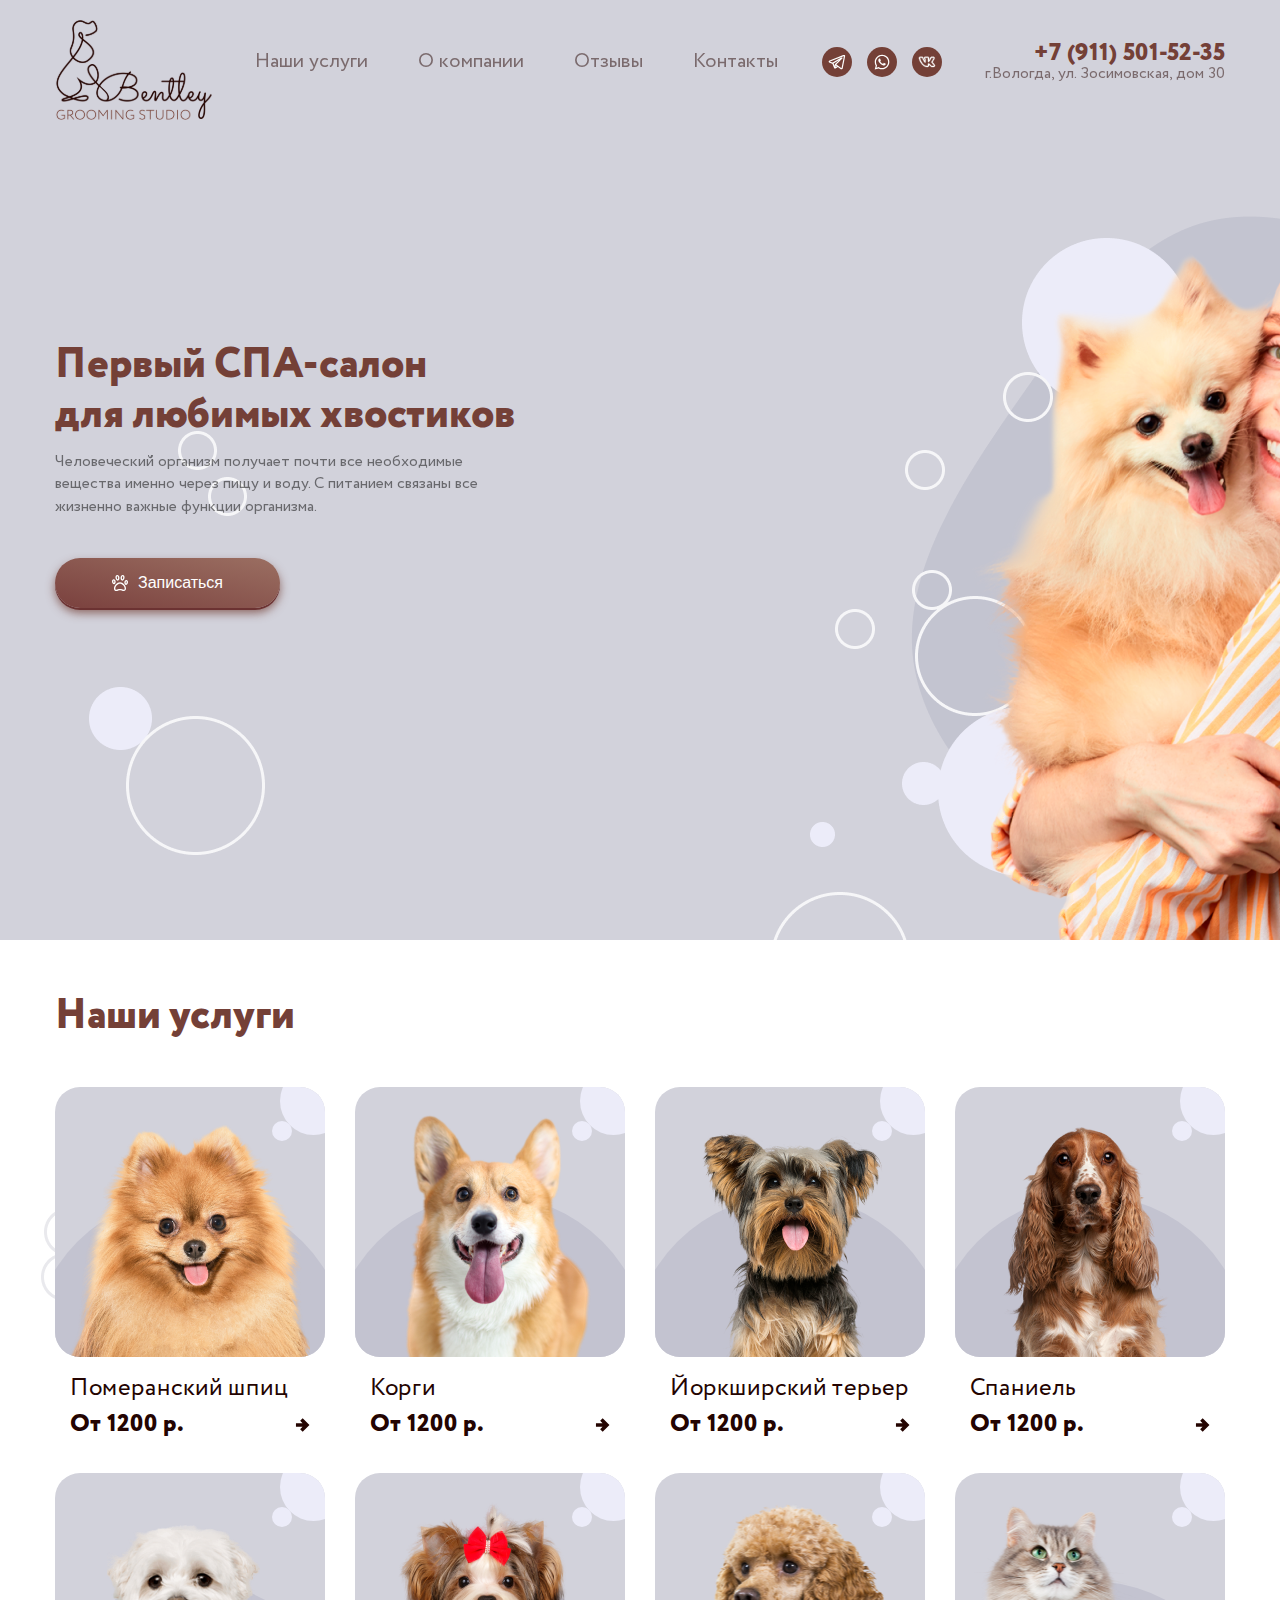
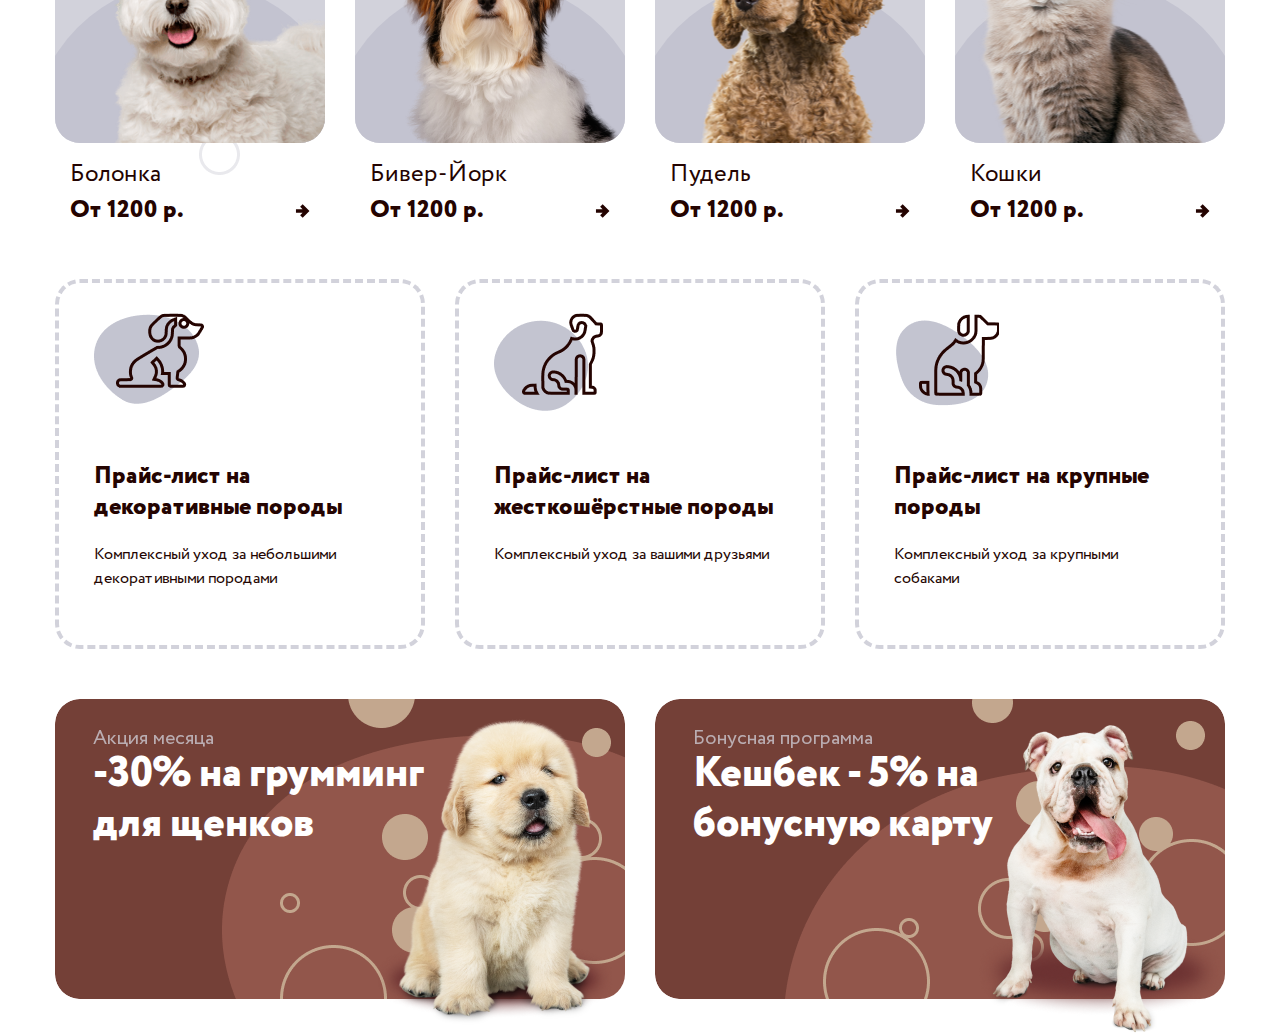
==== index.html @ d4192789 "Поправил пути" ====
<!DOCTYPE html>
<html lang="en">
<head>
    <meta charset="UTF-8">
    <meta http-equiv="X-UA-Compatible" content="IE=edge">
    <meta name="viewport" content="width=device-width, initial-scale=1.0">
    <link rel="stylesheet" href="css/style.min.css">
    <title>Grooming</title>
</head>
<body>
    <header>
        <div class="container">
            <div class="d-fl">
                <div class="header__logo">
                    <a href="#">
                        <img width="157" height="100" src="./img/logo.svg" alt="">
                    </a>
                </div>
                <nav class="header__menu">
                    <ul class="header__menu-list">
                        <li class="header__menu-list-item"><a href="#">Наши услуги</a></li>
                        <li class="header__menu-list-item"><a href="#">О компании</a></li>
                        <li class="header__menu-list-item"><a href="#">Отзывы</a></li>
                        <li class="header__menu-list-item"><a href="#">Контакты</a></li>
                    </ul>
                </nav>
                <div class="header__social">
                    <ul class="header__social-list">
                        <li class="header__social-list-item">
                            <a href="#">
                                <img width="20px" src="img/social-telegram.svg" alt="">
                            </a>
                        </li>
                        <li class="header__social-list-item">
                            <a href="#">
                                <img src="img/social-whatsapp.svg" alt="">
                            </a>
                        </li>
                        <li class="header__social-list-item">
                            <a href="#">
                                <img src="img/social-vk.svg" alt="">
                            </a>
                        </li>
                    </ul>
                </div>
                <div class="header__contact">
                    <a href="tel:+7(911)501-52-35" class="header__contact-phone">+7 (911) 501-52-35</a>
                    <address class="header__contact-address">г.Вологда, ул. Зосимовская, дом 30</address>
                </div>
            </div>
        </div>
    </header>
    <main>
        <div class="promo">
            <div class="container">
                <div class="content">
                    <h1 class="promo__heading-1">Первый СПА-салон<br>для любимых хвостиков</h1>
                    <p class="promo__text">
                        Человеческий организм получает почти все необходимые вещества именно через пищу и воду. С питанием связаны все жизненно важные функции организма. 
                    </p>
                    <button class="promo__btn">
                        <img src="img/paw.svg" alt="">
                        Записаться
                    </button>
                </div>
            </div>
        </div>
        <div class="services">
            <div class="container">
                <h2 class="services__heading-2">Наши услуги</h2>
                <div class="services__service-list">
                    <div class="services__service-list-item">
                        <div class="services__service-list-item-img">
                            <img class="services__service-list-item-img-dog1" src="img/dogs/1.png" alt="">
                            <img class="services__service-list-item-img-dog2" src="img/dogs/1.png" alt="">
                            <svg class="services__service-list-item-img-ellipse" width="55" height="56" viewBox="0 0 55 56" fill="none" xmlns="http://www.w3.org/2000/svg">
                            <ellipse class="services__service-list-item-img-ellipse" cx="41.5" cy="16" rx="33.5" ry="34" fill="#ECECF9"/>
                            <circle class="services__service-list-item-img-ellipse" cx="10" cy="46" r="8.5" fill="#ECECF9" stroke="#ECECF9" stroke-width="3"/>
                            </svg>
                        </div>
                        <div class="services__service-list-item-info">
                            <h3 class="services__service-list-item-info-heading">Померанский шпиц</h3>
                            <div class="services__service-list-item-info-price">
                                <span>От 1200 р.</span>
                                <img src="img/arrow.svg" alt="">
                            </div>
                        </div>
                    </div>
                    <div class="services__service-list-item">
                        <div class="services__service-list-item-img">
                            <img class="services__service-list-item-img-dog1" src="img/dogs/2.png" alt="">
                            <img class="services__service-list-item-img-dog2" src="img/dogs/2.png" alt="">
                            <svg class="services__service-list-item-img-ellipse" width="55" height="56" viewBox="0 0 55 56" fill="none" xmlns="http://www.w3.org/2000/svg">
                            <ellipse class="services__service-list-item-img-ellipse" cx="41.5" cy="16" rx="33.5" ry="34" fill="#ECECF9"/>
                            <circle class="services__service-list-item-img-ellipse" cx="10" cy="46" r="8.5" fill="#ECECF9" stroke="#ECECF9" stroke-width="3"/>
                            </svg>
                        </div>
                        <div class="services__service-list-item-info">
                            <h3 class="services__service-list-item-info-heading">Корги</h3>
                            <div class="services__service-list-item-info-price">
                                <span>От 1200 р.</span>
                                <img src="img/arrow.svg" alt="">
                            </div>
                        </div>
                    </div>
                    <div class="services__service-list-item">
                        <div class="services__service-list-item-img">
                            <img class="services__service-list-item-img-dog1" src="img/dogs/3.png" alt="">
                            <img class="services__service-list-item-img-dog2" src="img/dogs/3.png" alt="">
                            <svg class="services__service-list-item-img-ellipse" width="55" height="56" viewBox="0 0 55 56" fill="none" xmlns="http://www.w3.org/2000/svg">
                            <ellipse class="services__service-list-item-img-ellipse" cx="41.5" cy="16" rx="33.5" ry="34" fill="#ECECF9"/>
                            <circle class="services__service-list-item-img-ellipse" cx="10" cy="46" r="8.5" fill="#ECECF9" stroke="#ECECF9" stroke-width="3"/>
                            </svg>
                        </div>
                        <div class="services__service-list-item-info">
                            <h3 class="services__service-list-item-info-heading">Йоркширский терьер</h3>
                            <div class="services__service-list-item-info-price">
                                <span>От 1200 р.</span>
                                <img src="img/arrow.svg" alt="">
                            </div>
                        </div>
                    </div>
                    <div class="services__service-list-item">
                        <div class="services__service-list-item-img">
                            <img class="services__service-list-item-img-dog1" src="img/dogs/4.png" alt="">
                            <img class="services__service-list-item-img-dog2" src="img/dogs/4.png" alt="">
                            <svg class="services__service-list-item-img-ellipse" width="55" height="56" viewBox="0 0 55 56" fill="none" xmlns="http://www.w3.org/2000/svg">
                            <ellipse class="services__service-list-item-img-ellipse" cx="41.5" cy="16" rx="33.5" ry="34" fill="#ECECF9"/>
                            <circle class="services__service-list-item-img-ellipse" cx="10" cy="46" r="8.5" fill="#ECECF9" stroke="#ECECF9" stroke-width="3"/>
                            </svg>
                        </div>
                        <div class="services__service-list-item-info">
                            <h3 class="services__service-list-item-info-heading">Спаниель</h3>
                            <div class="services__service-list-item-info-price">
                                <span>От 1200 р.</span>
                                <img src="img/arrow.svg" alt="">
                            </div>
                        </div>
                    </div>
                    <div class="services__service-list-item">
                        <div class="services__service-list-item-img">
                            <img class="services__service-list-item-img-dog1" src="img/dogs/5.png" alt="">
                            <img class="services__service-list-item-img-dog2" src="img/dogs/5.png" alt="">
                            <svg class="services__service-list-item-img-ellipse" width="55" height="56" viewBox="0 0 55 56" fill="none" xmlns="http://www.w3.org/2000/svg">
                            <ellipse class="services__service-list-item-img-ellipse" cx="41.5" cy="16" rx="33.5" ry="34" fill="#ECECF9"/>
                            <circle class="services__service-list-item-img-ellipse" cx="10" cy="46" r="8.5" fill="#ECECF9" stroke="#ECECF9" stroke-width="3"/>
                            </svg>
                        </div>
                        <div class="services__service-list-item-info">
                            <h3 class="services__service-list-item-info-heading">Болонка</h3>
                            <div class="services__service-list-item-info-price">
                                <span>От 1200 р.</span>
                                <img src="img/arrow.svg" alt="">
                            </div>
                        </div>
                    </div>
                    <div class="services__service-list-item">
                        <div class="services__service-list-item-img">
                            <img class="services__service-list-item-img-dog1" src="img/dogs/6.png" alt="">
                            <img class="services__service-list-item-img-dog2" src="img/dogs/6.png" alt="">
                            <svg class="services__service-list-item-img-ellipse" width="55" height="56" viewBox="0 0 55 56" fill="none" xmlns="http://www.w3.org/2000/svg">
                            <ellipse class="services__service-list-item-img-ellipse" cx="41.5" cy="16" rx="33.5" ry="34" fill="#ECECF9"/>
                            <circle class="services__service-list-item-img-ellipse" cx="10" cy="46" r="8.5" fill="#ECECF9" stroke="#ECECF9" stroke-width="3"/>
                            </svg>
                        </div>
                        <div class="services__service-list-item-info">
                            <h3 class="services__service-list-item-info-heading">Бивер-Йорк</h3>
                            <div class="services__service-list-item-info-price">
                                <span>От 1200 р.</span>
                                <img src="img/arrow.svg" alt="">
                            </div>
                        </div>
                    </div>
                    <div class="services__service-list-item">
                        <div class="services__service-list-item-img">
                            <img class="services__service-list-item-img-dog1" src="img/dogs/7.png" alt="">
                            <img class="services__service-list-item-img-dog2" src="img/dogs/7.png" alt="">
                            <svg class="services__service-list-item-img-ellipse" width="55" height="56" viewBox="0 0 55 56" fill="none" xmlns="http://www.w3.org/2000/svg">
                            <ellipse class="services__service-list-item-img-ellipse" cx="41.5" cy="16" rx="33.5" ry="34" fill="#ECECF9"/>
                            <circle class="services__service-list-item-img-ellipse" cx="10" cy="46" r="8.5" fill="#ECECF9" stroke="#ECECF9" stroke-width="3"/>
                            </svg>
                        </div>
                        <div class="services__service-list-item-info">
                            <h3 class="services__service-list-item-info-heading">Пудель</h3>
                            <div class="services__service-list-item-info-price">
                                <span>От 1200 р.</span>
                                <img src="img/arrow.svg" alt="">
                            </div>
                        </div>
                    </div>
                    <div class="services__service-list-item">
                        <div class="services__service-list-item-img">
                            <img class="services__service-list-item-img-dog1" src="img/dogs/8.png" alt="">
                            <img class="services__service-list-item-img-dog2" src="img/dogs/8.png" alt="">
                            <svg class="services__service-list-item-img-ellipse" width="55" height="56" viewBox="0 0 55 56" fill="none" xmlns="http://www.w3.org/2000/svg">
                            <ellipse class="services__service-list-item-img-ellipse" cx="41.5" cy="16" rx="33.5" ry="34" fill="#ECECF9"/>
                            <circle class="services__service-list-item-img-ellipse" cx="10" cy="46" r="8.5" fill="#ECECF9" stroke="#ECECF9" stroke-width="3"/>
                            </svg>
                        </div>
                        <div class="services__service-list-item-info">
                            <h3 class="services__service-list-item-info-heading">Кошки</h3>
                            <div class="services__service-list-item-info-price">
                                <span>От 1200 р.</span>
                                <img src="img/arrow.svg" alt="">
                            </div>
                        </div>
                    </div>
                </div>
                <div class="services__price-list">
                    <div class="services__price-list-item">
                        <img class="services__price-list-item-image" src="img/dog-1.png" alt="">
                        <h3 class="services__price-list-item-heading">Прайс-лист на декоративные породы</h3>
                        <p class="services__price-list-item-descr">Комплексный уход за небольшими декоративными породами</p>
                        <a class="services__price-list-item-link" href="#"><img src="img/icon-download.svg" alt=""></a>
                    </div>
                    <div class="services__price-list-item">
                        <img class="services__price-list-item-image" src="img/dog-2.png" alt="">
                        <h3 class="services__price-list-item-heading">Прайс-лист на жесткошёрстные породы</h3>
                        <p class="services__price-list-item-descr">Комплексный уход за вашими друзьями</p>
                        <a class="services__price-list-item-link" href="#"><img src="img/icon-download.svg" alt=""></a>
                    </div>
                    <div class="services__price-list-item">
                        <img class="services__price-list-item-image" src="img/dog-3.png" alt="">
                        <h3 class="services__price-list-item-heading">Прайс-лист на крупные породы</h3>
                        <p class="services__price-list-item-descr">Комплексный уход за крупными собаками</p>
                        <a class="services__price-list-item-link" href="#"><img src="img/icon-download.svg" alt=""></a>
                    </div>
                </div>
                <div class="services__discount">
                    <div class="services__discount-stock-card">
                        <div>
                            <h3 class="services__discount-heading">Акция месяца</h3>
                            <span class="services__discount-descr">-30% на грумминг<br>
                            для щенков</span>
                        </div>
                        <img class="services__discount-stock-card-image" src="img/discount-dog.png" alt="">
                    </div>
                    <div class="services__discount-bonus-card">
                        <h3 class="services__discount-heading">Бонусная программа</h3>
                        <span class="services__discount-descr">Кешбек - 5% на<br> бонусную карту</span>
                        <img class="services__discount-bonus-card-image" src="img/discount-dog2.png" alt="">
                    </div>
                </div>
            </div>
        </div>
    </main>
</body>
</html>
---- css/style.min.css ----
html,body,div,span,applet,object,iframe,h1,h2,h3,h4,h5,h6,p,blockquote,pre,a,abbr,acronym,address,big,cite,code,del,dfn,em,img,ins,kbd,q,s,samp,small,strike,strong,sub,sup,tt,var,b,u,i,center,dl,dt,dd,ol,ul,li,fieldset,form,label,legend,table,caption,tbody,tfoot,thead,tr,th,td,article,aside,canvas,details,embed,figure,figcaption,footer,header,hgroup,menu,nav,output,ruby,section,summary,time,mark,audio,video{margin:0;padding:0;border:0;font-size:100%;font:inherit;vertical-align:baseline}article,aside,details,figcaption,figure,footer,header,hgroup,menu,nav,section{display:block}body{line-height:1}ol,ul{list-style:none}blockquote,q{quotes:none}blockquote:before,blockquote:after,q:before,q:after{content:"";content:none}table{border-collapse:collapse;border-spacing:0}@font-face{font-family:"Circe";src:url("../fonts/Circe-ExtraBold.woff2") format("woff2"),url("../fonts/Circe-ExtraBold.woff") format("woff"),url("../fonts/Circe-ExtraBold.ttf") format("truetype");font-weight:bold;font-style:normal;font-display:swap}@font-face{font-family:"Circe";src:url("../fonts/Circe-Regular.woff2") format("woff2"),url("../fonts/Circe-Regular.woff") format("woff"),url("../fonts/Circe-Regular.ttf") format("truetype");font-weight:normal;font-style:normal;font-display:swap}*{box-sizing:border-box}body{font-family:"Circe",sans-serif;background:url("../img/main-bg.png")}.container{width:1170px;margin:0 auto}header{width:100%;position:absolute}header .d-fl{display:flex;align-items:center;justify-content:space-between}header .d-fl .header__logo{margin-top:20px}header .d-fl .header__menu-list{display:flex;gap:50px}header .d-fl .header__menu-list-item a{font-weight:400;font-size:20px;text-decoration:none;color:#240401;opacity:.5;transition:.25s}header .d-fl .header__menu-list-item a:hover{opacity:1}header .d-fl .header__social-list{display:flex;position:relative;gap:15px}header .d-fl .header__social-list-item{display:block;position:relative;text-align:center;background-color:#744037;width:30px;height:30px;border-radius:50%;transition:.25s all}header .d-fl .header__social-list-item:hover{background:#c3a78e}header .d-fl .header__social-list-item img{position:absolute;top:50%;left:50%;transform:translate(-50%, -50%)}header .d-fl .header__contact{text-align:right}header .d-fl .header__contact-phone{text-decoration:none;font-weight:bold;font-size:24px;color:#744037;transition:.25s all}header .d-fl .header__contact-phone:hover{color:#c3a78e}header .d-fl .header__contact-address{font-weight:400;font-size:16px;color:#240401;opacity:.5}.promo{min-height:940px}.promo .container{padding-top:340px}.promo .container .content{width:465px}.promo__heading-1{font-weight:800;font-size:42px;line-height:120%;color:#744037}.promo__text{font-weight:400;font-size:16px;opacity:.5;margin-top:10px;line-height:140%}.promo__btn{display:flex;justify-content:center;align-items:center;margin-top:40px;gap:10px;width:225px;height:50px;background:linear-gradient(12.18deg, #743837 -18.77%, #C3A78E 221.97%);box-shadow:0px 2px 0px #6c3232,0px 5px 10px rgba(116,64,55,.75);border-radius:25px;border:none;font-weight:400;font-size:16px;line-height:100%;color:#fff;transition:.2s all}.promo__btn:hover{background:linear-gradient(185.84deg, #6C3232 4.67%, #7F4743 95.39%);box-shadow:0px 1px 0px #6c3232,0px 2px 10px rgba(116,64,55,.6),inset 0px 4px 9px #552727}.promo__btn:active{background:linear-gradient(187.53deg, #AC8E73 25.18%, #C3A78E 94.2%);box-shadow:0px 1px 0px #9f7d5e,0px 2px 10px #ba9a7d,inset 0px 4px 9px #97806b}.services__heading-2{font-weight:800;font-size:42px;margin-top:55px;color:#744037}.services__service-list{display:flex;flex-wrap:wrap;gap:30px;padding:50px 0}.services__service-list-item{cursor:pointer;width:270px}.services__service-list-item-info{padding:0 15px}.services__service-list-item-info-heading{text-align:left;font-weight:400;font-size:24px;line-height:150%;color:#240401}.services__service-list-item-info-price{display:flex;justify-content:space-between}.services__service-list-item-info-price span{font-weight:800;font-size:24px;line-height:150%;color:#240401}.services__service-list-item-img{position:relative;margin-bottom:14px;width:270px;height:270px;background:#d2d2db;border-radius:25px;position:relative;overflow:hidden;transition:all linear .3s}.services__service-list-item-img::before{content:"";display:block;position:absolute;width:318px;height:318px;top:40%;left:50%;transform:translateX(-50%);border-radius:50%;z-index:1;background:#c3c3d0;transition:all linear .4s}.services__service-list-item-img-dog1{position:absolute;bottom:0;left:50%;transform:translateX(-50%);z-index:3}.services__service-list-item-img-dog2{display:none;position:absolute;bottom:0;left:50%;transform:translateX(-50%);z-index:2;transition:all linear .4s;filter:blur(8px)}.services__service-list-item-img-ellipse{position:absolute;top:-2px;right:-2px;transition:all linear .4s}.services__service-list-item:hover .services__service-list-item-img{background:#744037}.services__service-list-item:hover .services__service-list-item-img-dog2{display:block}.services__service-list-item:hover .services__service-list-item-img-ellipse{fill:#c3a78e;stroke:#c3a78e}.services__service-list-item:hover .services__service-list-item-img::before{width:374px;height:374px;top:54px;background:radial-gradient(94.25% 94.25% at 50% 5.75%, #C3A78E 0%, rgba(195, 167, 142, 0) 100%)}.services__price-list{display:flex;flex-wrap:wrap;justify-content:space-between}.services__price-list-item{width:370px;height:370px;border-radius:25px;border:4px dashed #d2d2db;padding:0 35px 62px;color:#240401;position:relative;transition:all ease-in-out .2s}.services__price-list-item-image{position:absolute;top:30px;left:35px}.services__price-list-item-heading{font-weight:800;font-size:24px;line-height:130%;margin-top:178px}.services__price-list-item-descr{margin-top:20px;font-weight:400;font-size:16px;line-height:150%}.services__price-list-item-link{opacity:0;position:absolute;right:24px;bottom:24px;display:flex;justify-content:center;align-items:center;width:50px;height:50px;border-radius:50%;background:#d2d2db;transition:all ease-in-out .2s}.services__price-list-item:hover{background-color:#f6f6f8;border:4px solid #f6f6f8}.services__price-list-item:hover .services__price-list-item-link{opacity:1}.services__discount{display:flex;flex-wrap:wrap;gap:30px;margin-top:50px}.services__discount-stock-card{padding:30px 38px;width:570px;height:300px;border-radius:25px;background:url("../img/discount-bg1.png");position:relative}.services__discount-stock-card-image{position:absolute;right:0;bottom:-35px}.services__discount-bonus-card{padding:30px 38px;width:570px;height:300px;border-radius:25px;background:url("../img/discount-bg2.png");position:relative}.services__discount-bonus-card-image{position:absolute;right:0;bottom:-35px}.services__discount-heading{font-weight:400;font-size:20px;color:#d2d2db;opacity:.75;line-height:20px}.services__discount-descr{margin-top:11px;font-weight:800;font-size:42px;line-height:120%;color:#fff}
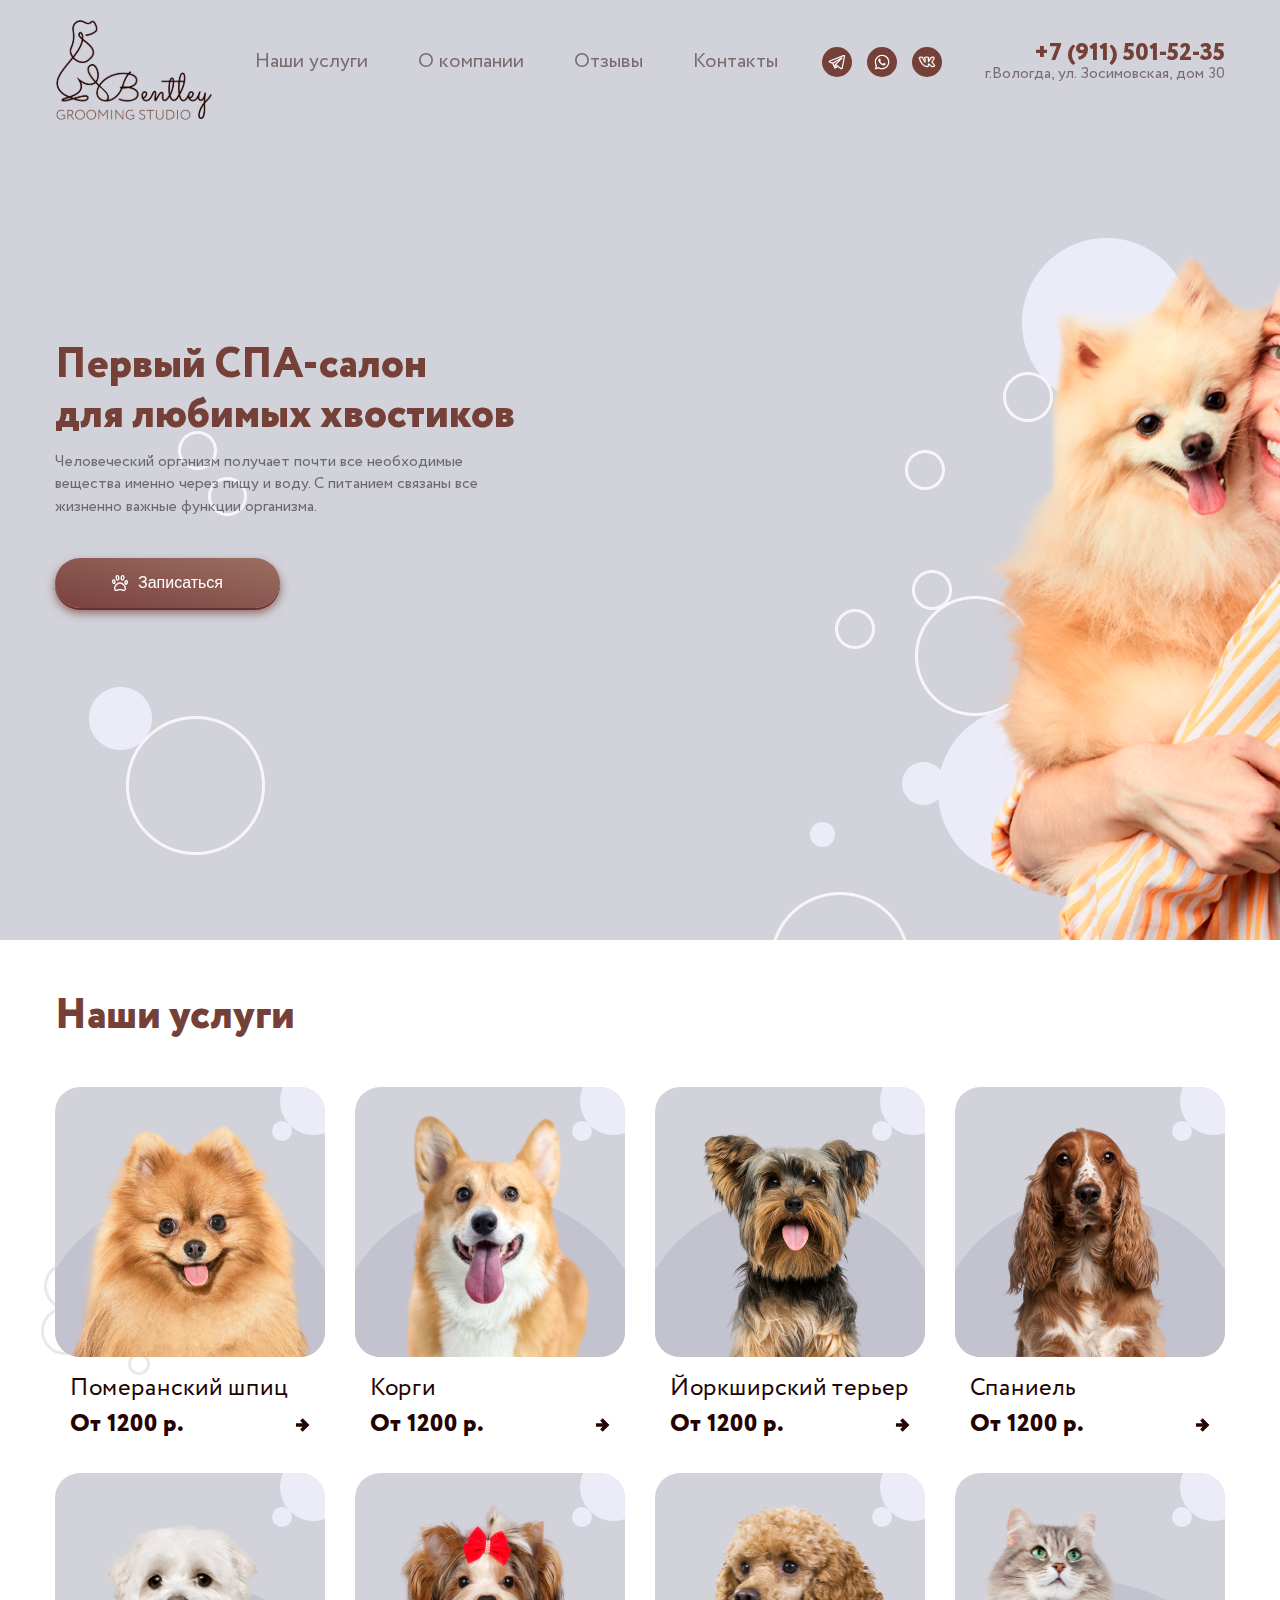
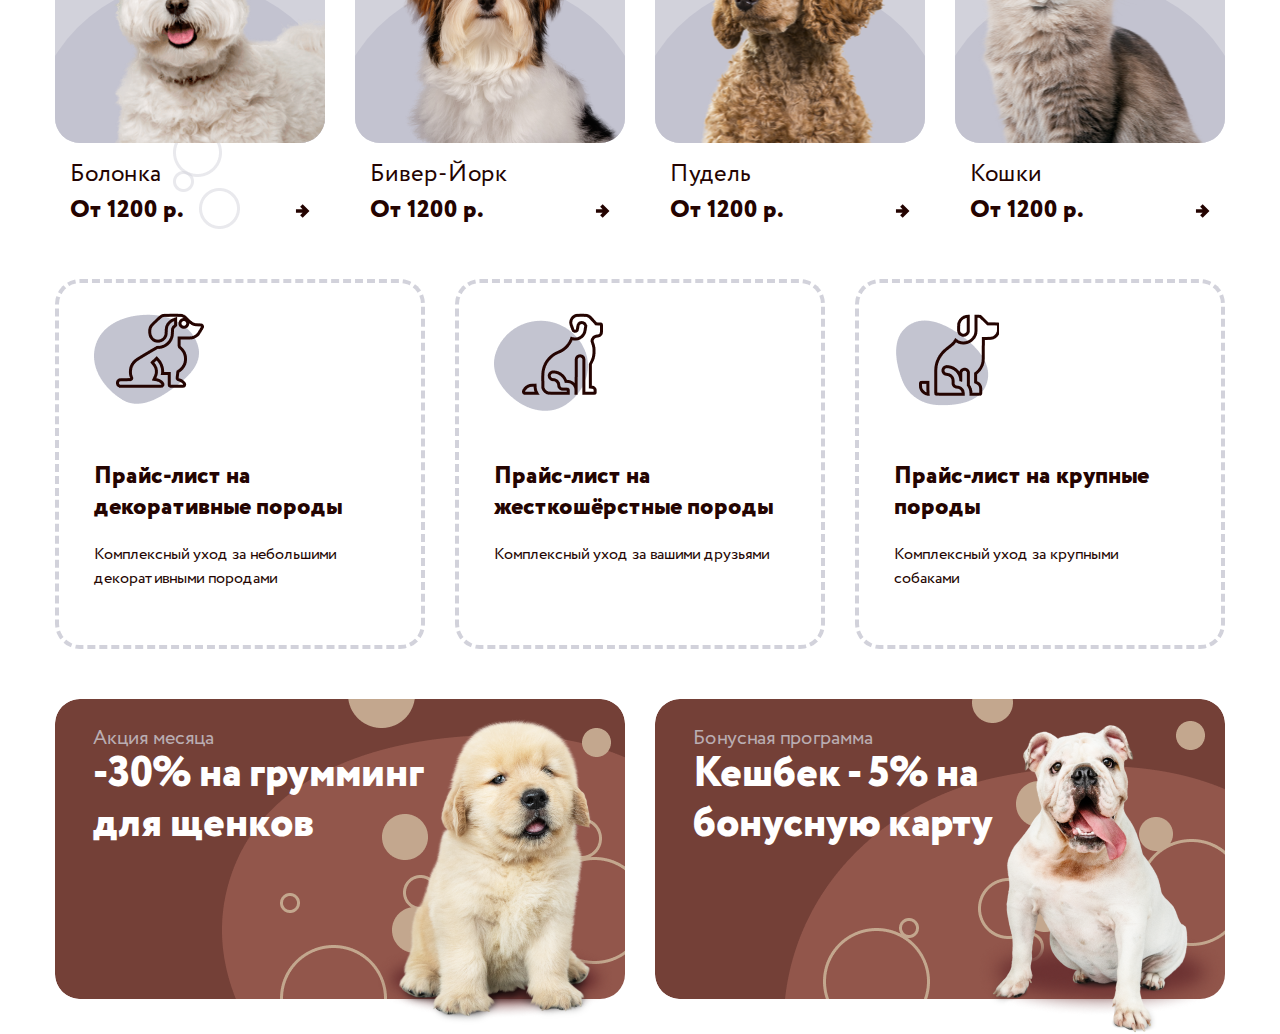
==== commit 2b1ddcef: "Подключил Swiper.js" ====
--- a/index.html
+++ b/index.html
@@ -5,6 +5,7 @@
     <meta http-equiv="X-UA-Compatible" content="IE=edge">
     <meta name="viewport" content="width=device-width, initial-scale=1.0">
     <link rel="stylesheet" href="css/style.min.css">
+    <link rel="stylesheet" href="https://cdn.jsdelivr.net/npm/swiper@8/swiper-bundle.min.css"/>
     <title>Grooming</title>
 </head>
 <body>
@@ -12,13 +13,13 @@
         <div class="container">
             <div class="d-fl">
                 <div class="header__logo">
-                    <a href="#">
+                    <a href="/">
                         <img width="157" height="100" src="./img/logo.svg" alt="">
                     </a>
                 </div>
                 <nav class="header__menu">
                     <ul class="header__menu-list">
-                        <li class="header__menu-list-item"><a href="#">Наши услуги</a></li>
+                        <li class="header__menu-list-item"><a href="#services">Наши услуги</a></li>
                         <li class="header__menu-list-item"><a href="#">О компании</a></li>
                         <li class="header__menu-list-item"><a href="#">Отзывы</a></li>
                         <li class="header__menu-list-item"><a href="#">Контакты</a></li>
@@ -52,20 +53,28 @@
     </header>
     <main>
         <div class="promo">
-            <div class="container">
-                <div class="content">
-                    <h1 class="promo__heading-1">Первый СПА-салон<br>для любимых хвостиков</h1>
-                    <p class="promo__text">
-                        Человеческий организм получает почти все необходимые вещества именно через пищу и воду. С питанием связаны все жизненно важные функции организма. 
-                    </p>
-                    <button class="promo__btn">
-                        <img src="img/paw.svg" alt="">
-                        Записаться
-                    </button>
+            <div class="swiper">
+                <div class="swiper-wrapper">
+                    <div class="swiper-slide">
+                        <div class="promo-bg">
+                            <div class="container">
+                                <div class="content">
+                                    <h1 class="promo__heading-1">Первый СПА-салон<br>для любимых хвостиков</h1>
+                                    <p class="promo__text">
+                                        Человеческий организм получает почти все необходимые вещества именно через пищу и воду. С питанием связаны все жизненно важные функции организма. 
+                                    </p>
+                                    <button class="promo__btn">
+                                        <img src="img/paw.svg" alt="">
+                                        Записаться
+                                    </button>
+                                </div>
+                            </div>
+                        </div>
+                    </div>
                 </div>
             </div>
         </div>
-        <div class="services">
+        <div id="services" class="services">
             <div class="container">
                 <h2 class="services__heading-2">Наши услуги</h2>
                 <div class="services__service-list">
@@ -244,5 +253,7 @@
             </div>
         </div>
     </main>
+    <script src="https://cdn.jsdelivr.net/npm/swiper@8/swiper-bundle.min.js"></script>
+    <script src="js/script.js"></script>
 </body>
 </html>--- a/css/style.min.css
+++ b/css/style.min.css
@@ -1 +1 @@
-html,body,div,span,applet,object,iframe,h1,h2,h3,h4,h5,h6,p,blockquote,pre,a,abbr,acronym,address,big,cite,code,del,dfn,em,img,ins,kbd,q,s,samp,small,strike,strong,sub,sup,tt,var,b,u,i,center,dl,dt,dd,ol,ul,li,fieldset,form,label,legend,table,caption,tbody,tfoot,thead,tr,th,td,article,aside,canvas,details,embed,figure,figcaption,footer,header,hgroup,menu,nav,output,ruby,section,summary,time,mark,audio,video{margin:0;padding:0;border:0;font-size:100%;font:inherit;vertical-align:baseline}article,aside,details,figcaption,figure,footer,header,hgroup,menu,nav,section{display:block}body{line-height:1}ol,ul{list-style:none}blockquote,q{quotes:none}blockquote:before,blockquote:after,q:before,q:after{content:"";content:none}table{border-collapse:collapse;border-spacing:0}@font-face{font-family:"Circe";src:url("../fonts/Circe-ExtraBold.woff2") format("woff2"),url("../fonts/Circe-ExtraBold.woff") format("woff"),url("../fonts/Circe-ExtraBold.ttf") format("truetype");font-weight:bold;font-style:normal;font-display:swap}@font-face{font-family:"Circe";src:url("../fonts/Circe-Regular.woff2") format("woff2"),url("../fonts/Circe-Regular.woff") format("woff"),url("../fonts/Circe-Regular.ttf") format("truetype");font-weight:normal;font-style:normal;font-display:swap}*{box-sizing:border-box}body{font-family:"Circe",sans-serif;background:url("../img/main-bg.png")}.container{width:1170px;margin:0 auto}header{width:100%;position:absolute}header .d-fl{display:flex;align-items:center;justify-content:space-between}header .d-fl .header__logo{margin-top:20px}header .d-fl .header__menu-list{display:flex;gap:50px}header .d-fl .header__menu-list-item a{font-weight:400;font-size:20px;text-decoration:none;color:#240401;opacity:.5;transition:.25s}header .d-fl .header__menu-list-item a:hover{opacity:1}header .d-fl .header__social-list{display:flex;position:relative;gap:15px}header .d-fl .header__social-list-item{display:block;position:relative;text-align:center;background-color:#744037;width:30px;height:30px;border-radius:50%;transition:.25s all}header .d-fl .header__social-list-item:hover{background:#c3a78e}header .d-fl .header__social-list-item img{position:absolute;top:50%;left:50%;transform:translate(-50%, -50%)}header .d-fl .header__contact{text-align:right}header .d-fl .header__contact-phone{text-decoration:none;font-weight:bold;font-size:24px;color:#744037;transition:.25s all}header .d-fl .header__contact-phone:hover{color:#c3a78e}header .d-fl .header__contact-address{font-weight:400;font-size:16px;color:#240401;opacity:.5}.promo{min-height:940px}.promo .container{padding-top:340px}.promo .container .content{width:465px}.promo__heading-1{font-weight:800;font-size:42px;line-height:120%;color:#744037}.promo__text{font-weight:400;font-size:16px;opacity:.5;margin-top:10px;line-height:140%}.promo__btn{display:flex;justify-content:center;align-items:center;margin-top:40px;gap:10px;width:225px;height:50px;background:linear-gradient(12.18deg, #743837 -18.77%, #C3A78E 221.97%);box-shadow:0px 2px 0px #6c3232,0px 5px 10px rgba(116,64,55,.75);border-radius:25px;border:none;font-weight:400;font-size:16px;line-height:100%;color:#fff;transition:.2s all}.promo__btn:hover{background:linear-gradient(185.84deg, #6C3232 4.67%, #7F4743 95.39%);box-shadow:0px 1px 0px #6c3232,0px 2px 10px rgba(116,64,55,.6),inset 0px 4px 9px #552727}.promo__btn:active{background:linear-gradient(187.53deg, #AC8E73 25.18%, #C3A78E 94.2%);box-shadow:0px 1px 0px #9f7d5e,0px 2px 10px #ba9a7d,inset 0px 4px 9px #97806b}.services__heading-2{font-weight:800;font-size:42px;margin-top:55px;color:#744037}.services__service-list{display:flex;flex-wrap:wrap;gap:30px;padding:50px 0}.services__service-list-item{cursor:pointer;width:270px}.services__service-list-item-info{padding:0 15px}.services__service-list-item-info-heading{text-align:left;font-weight:400;font-size:24px;line-height:150%;color:#240401}.services__service-list-item-info-price{display:flex;justify-content:space-between}.services__service-list-item-info-price span{font-weight:800;font-size:24px;line-height:150%;color:#240401}.services__service-list-item-img{position:relative;margin-bottom:14px;width:270px;height:270px;background:#d2d2db;border-radius:25px;position:relative;overflow:hidden;transition:all linear .3s}.services__service-list-item-img::before{content:"";display:block;position:absolute;width:318px;height:318px;top:40%;left:50%;transform:translateX(-50%);border-radius:50%;z-index:1;background:#c3c3d0;transition:all linear .4s}.services__service-list-item-img-dog1{position:absolute;bottom:0;left:50%;transform:translateX(-50%);z-index:3}.services__service-list-item-img-dog2{display:none;position:absolute;bottom:0;left:50%;transform:translateX(-50%);z-index:2;transition:all linear .4s;filter:blur(8px)}.services__service-list-item-img-ellipse{position:absolute;top:-2px;right:-2px;transition:all linear .4s}.services__service-list-item:hover .services__service-list-item-img{background:#744037}.services__service-list-item:hover .services__service-list-item-img-dog2{display:block}.services__service-list-item:hover .services__service-list-item-img-ellipse{fill:#c3a78e;stroke:#c3a78e}.services__service-list-item:hover .services__service-list-item-img::before{width:374px;height:374px;top:54px;background:radial-gradient(94.25% 94.25% at 50% 5.75%, #C3A78E 0%, rgba(195, 167, 142, 0) 100%)}.services__price-list{display:flex;flex-wrap:wrap;justify-content:space-between}.services__price-list-item{width:370px;height:370px;border-radius:25px;border:4px dashed #d2d2db;padding:0 35px 62px;color:#240401;position:relative;transition:all ease-in-out .2s}.services__price-list-item-image{position:absolute;top:30px;left:35px}.services__price-list-item-heading{font-weight:800;font-size:24px;line-height:130%;margin-top:178px}.services__price-list-item-descr{margin-top:20px;font-weight:400;font-size:16px;line-height:150%}.services__price-list-item-link{opacity:0;position:absolute;right:24px;bottom:24px;display:flex;justify-content:center;align-items:center;width:50px;height:50px;border-radius:50%;background:#d2d2db;transition:all ease-in-out .2s}.services__price-list-item:hover{background-color:#f6f6f8;border:4px solid #f6f6f8}.services__price-list-item:hover .services__price-list-item-link{opacity:1}.services__discount{display:flex;flex-wrap:wrap;gap:30px;margin-top:50px}.services__discount-stock-card{padding:30px 38px;width:570px;height:300px;border-radius:25px;background:url("../img/discount-bg1.png");position:relative}.services__discount-stock-card-image{position:absolute;right:0;bottom:-35px}.services__discount-bonus-card{padding:30px 38px;width:570px;height:300px;border-radius:25px;background:url("../img/discount-bg2.png");position:relative}.services__discount-bonus-card-image{position:absolute;right:0;bottom:-35px}.services__discount-heading{font-weight:400;font-size:20px;color:#d2d2db;opacity:.75;line-height:20px}.services__discount-descr{margin-top:11px;font-weight:800;font-size:42px;line-height:120%;color:#fff}+html,body,div,span,applet,object,iframe,h1,h2,h3,h4,h5,h6,p,blockquote,pre,a,abbr,acronym,address,big,cite,code,del,dfn,em,img,ins,kbd,q,s,samp,small,strike,strong,sub,sup,tt,var,b,u,i,center,dl,dt,dd,ol,ul,li,fieldset,form,label,legend,table,caption,tbody,tfoot,thead,tr,th,td,article,aside,canvas,details,embed,figure,figcaption,footer,header,hgroup,menu,nav,output,ruby,section,summary,time,mark,audio,video{margin:0;padding:0;border:0;font-size:100%;font:inherit;vertical-align:baseline}article,aside,details,figcaption,figure,footer,header,hgroup,menu,nav,section{display:block}body{line-height:1}ol,ul{list-style:none}blockquote,q{quotes:none}blockquote:before,blockquote:after,q:before,q:after{content:"";content:none}table{border-collapse:collapse;border-spacing:0}@font-face{font-family:"Circe";src:url("../fonts/Circe-ExtraBold.woff2") format("woff2"),url("../fonts/Circe-ExtraBold.woff") format("woff"),url("../fonts/Circe-ExtraBold.ttf") format("truetype");font-weight:bold;font-style:normal;font-display:swap}@font-face{font-family:"Circe";src:url("../fonts/Circe-Regular.woff2") format("woff2"),url("../fonts/Circe-Regular.woff") format("woff"),url("../fonts/Circe-Regular.ttf") format("truetype");font-weight:normal;font-style:normal;font-display:swap}*{box-sizing:border-box}body{font-family:"Circe",sans-serif}.container{width:1170px;margin:0 auto}header{width:100%;position:absolute;z-index:2}header .d-fl{display:flex;align-items:center;justify-content:space-between}header .d-fl .header__logo{margin-top:20px}header .d-fl .header__menu-list{display:flex;gap:50px}header .d-fl .header__menu-list-item a{font-weight:400;font-size:20px;text-decoration:none;color:#240401;opacity:.5;transition:.25s}header .d-fl .header__menu-list-item a:hover{opacity:1}header .d-fl .header__social-list{display:flex;position:relative;gap:15px}header .d-fl .header__social-list-item{display:block;position:relative;text-align:center;background-color:#744037;width:30px;height:30px;border-radius:50%;transition:.25s all}header .d-fl .header__social-list-item:hover{background:#c3a78e}header .d-fl .header__social-list-item img{position:absolute;top:50%;left:50%;transform:translate(-50%, -50%)}header .d-fl .header__contact{text-align:right}header .d-fl .header__contact-phone{text-decoration:none;font-weight:bold;font-size:24px;color:#744037;transition:.25s all}header .d-fl .header__contact-phone:hover{color:#c3a78e}header .d-fl .header__contact-address{font-weight:400;font-size:16px;color:#240401;opacity:.5}.promo{min-height:940px;background:#d2d2db}.promo .swiper{width:100%;height:100%}.promo-bg{background:url("../img/promo-background.png");min-height:940px}.promo .container{padding-top:340px}.promo .container .content{width:465px}.promo__heading-1{font-weight:800;font-size:42px;line-height:120%;color:#744037}.promo__text{font-weight:400;font-size:16px;opacity:.5;margin-top:10px;line-height:140%}.promo__btn{display:flex;justify-content:center;align-items:center;margin-top:40px;gap:10px;width:225px;height:50px;background:linear-gradient(12.18deg, #743837 -18.77%, #C3A78E 221.97%);box-shadow:0px 2px 0px #6c3232,0px 5px 10px rgba(116,64,55,.75);border-radius:25px;border:none;font-weight:400;font-size:16px;line-height:100%;color:#fff;transition:.2s all}.promo__btn:hover{background:linear-gradient(185.84deg, #6C3232 4.67%, #7F4743 95.39%);box-shadow:0px 1px 0px #6c3232,0px 2px 10px rgba(116,64,55,.6),inset 0px 4px 9px #552727}.promo__btn:active{background:linear-gradient(187.53deg, #AC8E73 25.18%, #C3A78E 94.2%);box-shadow:0px 1px 0px #9f7d5e,0px 2px 10px #ba9a7d,inset 0px 4px 9px #97806b}.services{background:url("../img/main-bg.png")}.services__heading-2{font-weight:800;font-size:42px;margin-top:55px;color:#744037}.services__service-list{display:flex;flex-wrap:wrap;gap:30px;padding:50px 0}.services__service-list-item{cursor:pointer;width:270px}.services__service-list-item-info{padding:0 15px}.services__service-list-item-info-heading{text-align:left;font-weight:400;font-size:24px;line-height:150%;color:#240401}.services__service-list-item-info-price{display:flex;justify-content:space-between}.services__service-list-item-info-price span{font-weight:800;font-size:24px;line-height:150%;color:#240401}.services__service-list-item-img{position:relative;margin-bottom:14px;width:270px;height:270px;background:#d2d2db;border-radius:25px;position:relative;overflow:hidden;transition:all linear .3s}.services__service-list-item-img::before{content:"";display:block;position:absolute;width:318px;height:318px;top:40%;left:50%;transform:translateX(-50%);border-radius:50%;z-index:1;background:#c3c3d0;transition:all linear .4s}.services__service-list-item-img-dog1{position:absolute;bottom:0;left:50%;transform:translateX(-50%);z-index:3}.services__service-list-item-img-dog2{display:none;position:absolute;bottom:0;left:50%;transform:translateX(-50%);z-index:2;transition:all linear .4s;filter:blur(8px)}.services__service-list-item-img-ellipse{position:absolute;top:-2px;right:-2px;transition:all linear .4s}.services__service-list-item:hover .services__service-list-item-img{background:#744037}.services__service-list-item:hover .services__service-list-item-img-dog2{display:block}.services__service-list-item:hover .services__service-list-item-img-ellipse{fill:#c3a78e;stroke:#c3a78e}.services__service-list-item:hover .services__service-list-item-img::before{width:374px;height:374px;top:54px;background:radial-gradient(94.25% 94.25% at 50% 5.75%, #C3A78E 0%, rgba(195, 167, 142, 0) 100%)}.services__price-list{display:flex;flex-wrap:wrap;justify-content:space-between}.services__price-list-item{width:370px;height:370px;border-radius:25px;border:4px dashed #d2d2db;padding:0 35px 62px;color:#240401;position:relative;transition:all ease-in-out .2s}.services__price-list-item-image{position:absolute;top:30px;left:35px}.services__price-list-item-heading{font-weight:800;font-size:24px;line-height:130%;margin-top:178px}.services__price-list-item-descr{margin-top:20px;font-weight:400;font-size:16px;line-height:150%}.services__price-list-item-link{opacity:0;position:absolute;right:24px;bottom:24px;display:flex;justify-content:center;align-items:center;width:50px;height:50px;border-radius:50%;background:#d2d2db;transition:all ease-in-out .2s}.services__price-list-item:hover{background-color:#f6f6f8;border:4px solid #f6f6f8}.services__price-list-item:hover .services__price-list-item-link{opacity:1}.services__discount{display:flex;flex-wrap:wrap;gap:30px;margin-top:50px}.services__discount-stock-card{padding:30px 38px;width:570px;height:300px;border-radius:25px;background:url("../img/discount-bg1.png");position:relative}.services__discount-stock-card-image{position:absolute;right:0;bottom:-35px}.services__discount-bonus-card{padding:30px 38px;width:570px;height:300px;border-radius:25px;background:url("../img/discount-bg2.png");position:relative}.services__discount-bonus-card-image{position:absolute;right:0;bottom:-35px}.services__discount-heading{font-weight:400;font-size:20px;color:#d2d2db;opacity:.75;line-height:20px}.services__discount-descr{margin-top:11px;font-weight:800;font-size:42px;line-height:120%;color:#fff}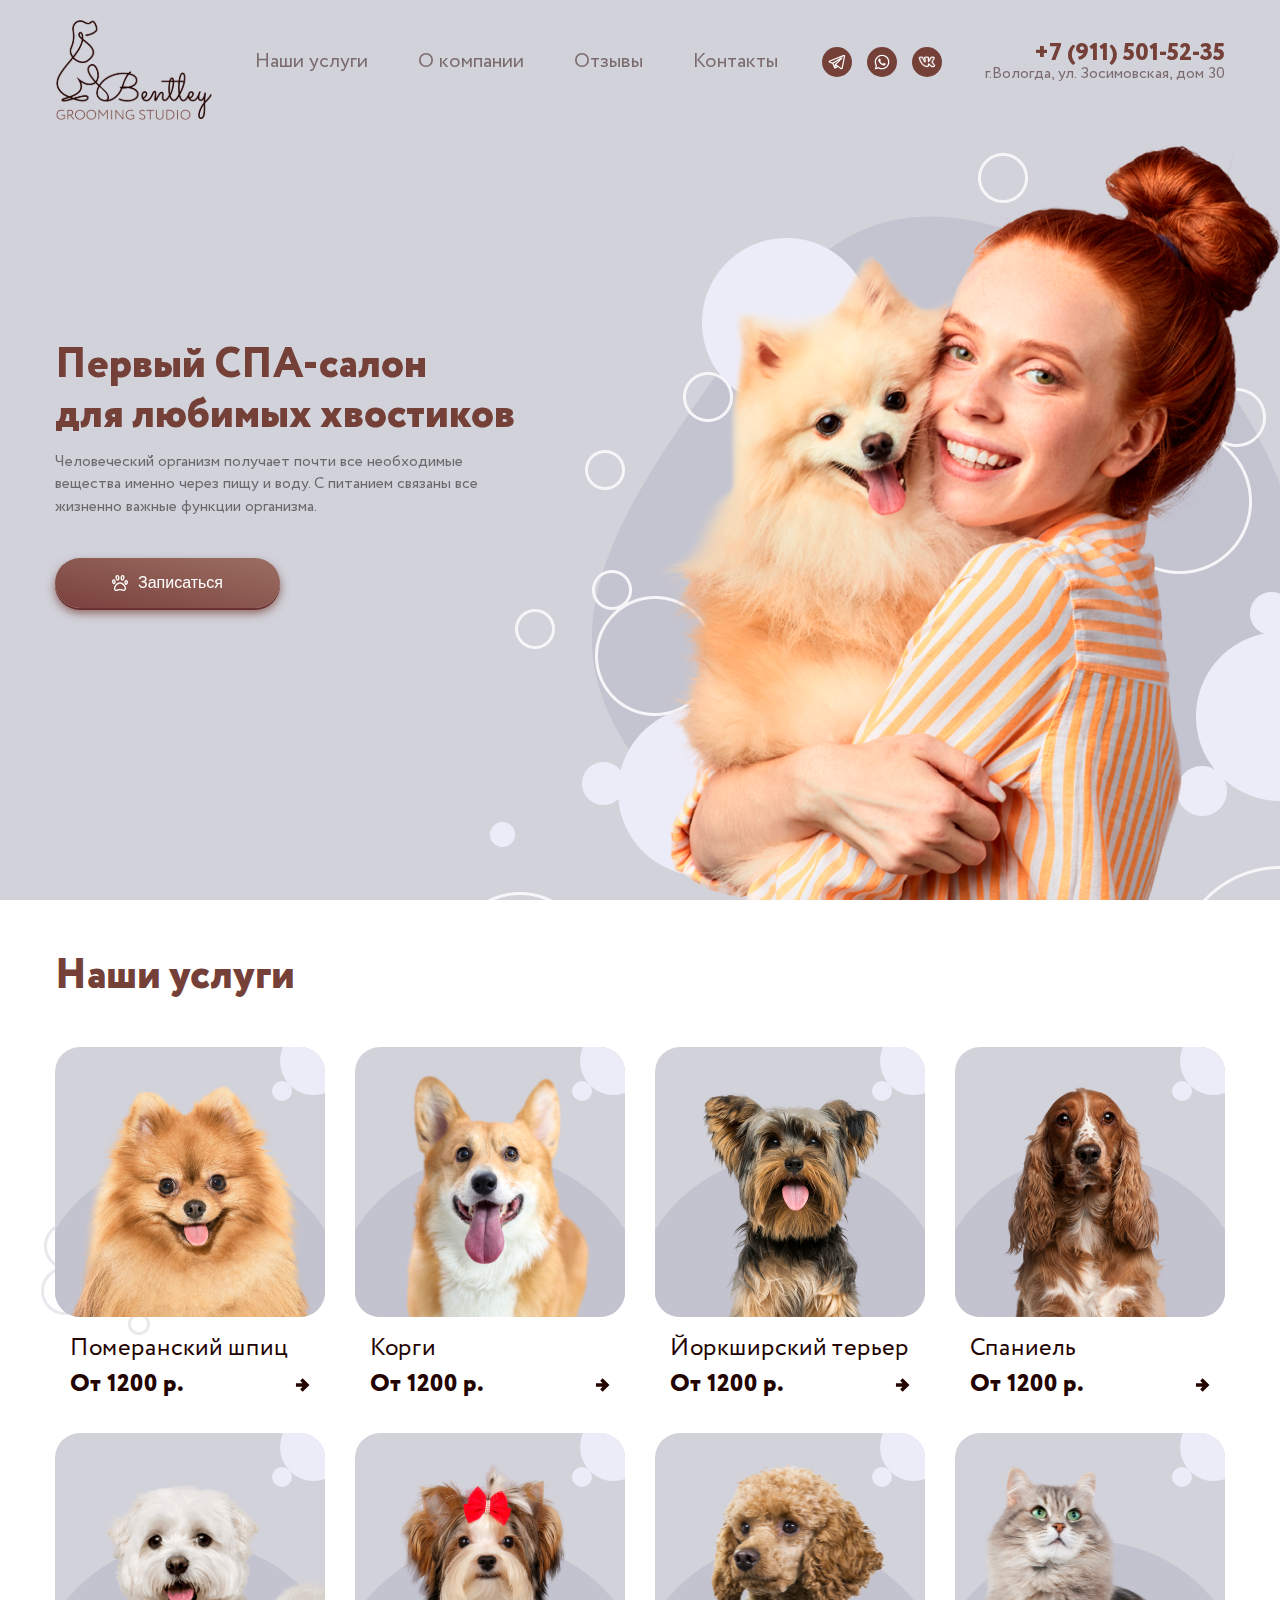
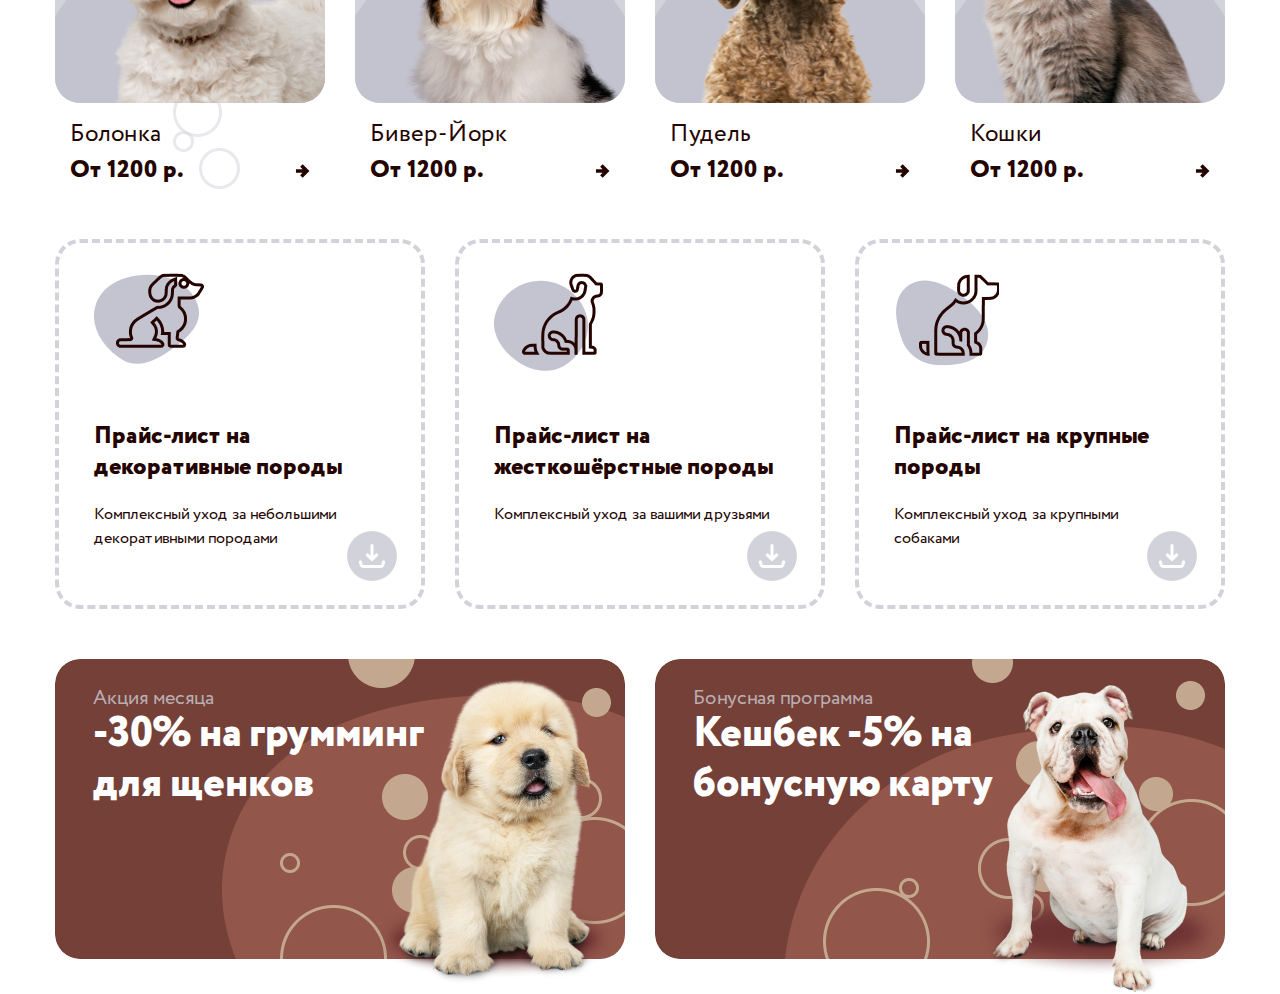
==== commit c8a92df6: "Адаптировал под мобильные устройства" ====
--- a/index.html
+++ b/index.html
@@ -4,9 +4,10 @@
     <meta charset="UTF-8">
     <meta http-equiv="X-UA-Compatible" content="IE=edge">
     <meta name="viewport" content="width=device-width, initial-scale=1.0">
+    <link rel="icon" href="img/favicon.ico" type="image/x-icon" />
     <link rel="stylesheet" href="css/style.min.css">
     <link rel="stylesheet" href="https://cdn.jsdelivr.net/npm/swiper@8/swiper-bundle.min.css"/>
-    <title>Grooming</title>
+    <title>Bentley</title>
 </head>
 <body>
     <header>
@@ -48,6 +49,11 @@
                     <a href="tel:+7(911)501-52-35" class="header__contact-phone">+7 (911) 501-52-35</a>
                     <address class="header__contact-address">г.Вологда, ул. Зосимовская, дом 30</address>
                 </div>
+                <div class="header__burger">
+                    <div class="header__burger-line"></div>
+                    <div class="header__burger-line"></div>
+                    <div class="header__burger-line"></div>
+                </div>
             </div>
         </div>
     </header>
@@ -246,11 +252,14 @@
                     </div>
                     <div class="services__discount-bonus-card">
                         <h3 class="services__discount-heading">Бонусная программа</h3>
-                        <span class="services__discount-descr">Кешбек - 5% на<br> бонусную карту</span>
+                        <span class="services__discount-descr">Кешбек -5% на<br> бонусную карту</span>
                         <img class="services__discount-bonus-card-image" src="img/discount-dog2.png" alt="">
                     </div>
                 </div>
             </div>
+        </div>
+        <div class="fade">
+
         </div>
     </main>
     <script src="https://cdn.jsdelivr.net/npm/swiper@8/swiper-bundle.min.js"></script>
--- a/css/style.min.css
+++ b/css/style.min.css
@@ -1 +1 @@
-html,body,div,span,applet,object,iframe,h1,h2,h3,h4,h5,h6,p,blockquote,pre,a,abbr,acronym,address,big,cite,code,del,dfn,em,img,ins,kbd,q,s,samp,small,strike,strong,sub,sup,tt,var,b,u,i,center,dl,dt,dd,ol,ul,li,fieldset,form,label,legend,table,caption,tbody,tfoot,thead,tr,th,td,article,aside,canvas,details,embed,figure,figcaption,footer,header,hgroup,menu,nav,output,ruby,section,summary,time,mark,audio,video{margin:0;padding:0;border:0;font-size:100%;font:inherit;vertical-align:baseline}article,aside,details,figcaption,figure,footer,header,hgroup,menu,nav,section{display:block}body{line-height:1}ol,ul{list-style:none}blockquote,q{quotes:none}blockquote:before,blockquote:after,q:before,q:after{content:"";content:none}table{border-collapse:collapse;border-spacing:0}@font-face{font-family:"Circe";src:url("../fonts/Circe-ExtraBold.woff2") format("woff2"),url("../fonts/Circe-ExtraBold.woff") format("woff"),url("../fonts/Circe-ExtraBold.ttf") format("truetype");font-weight:bold;font-style:normal;font-display:swap}@font-face{font-family:"Circe";src:url("../fonts/Circe-Regular.woff2") format("woff2"),url("../fonts/Circe-Regular.woff") format("woff"),url("../fonts/Circe-Regular.ttf") format("truetype");font-weight:normal;font-style:normal;font-display:swap}*{box-sizing:border-box}body{font-family:"Circe",sans-serif}.container{width:1170px;margin:0 auto}header{width:100%;position:absolute;z-index:2}header .d-fl{display:flex;align-items:center;justify-content:space-between}header .d-fl .header__logo{margin-top:20px}header .d-fl .header__menu-list{display:flex;gap:50px}header .d-fl .header__menu-list-item a{font-weight:400;font-size:20px;text-decoration:none;color:#240401;opacity:.5;transition:.25s}header .d-fl .header__menu-list-item a:hover{opacity:1}header .d-fl .header__social-list{display:flex;position:relative;gap:15px}header .d-fl .header__social-list-item{display:block;position:relative;text-align:center;background-color:#744037;width:30px;height:30px;border-radius:50%;transition:.25s all}header .d-fl .header__social-list-item:hover{background:#c3a78e}header .d-fl .header__social-list-item img{position:absolute;top:50%;left:50%;transform:translate(-50%, -50%)}header .d-fl .header__contact{text-align:right}header .d-fl .header__contact-phone{text-decoration:none;font-weight:bold;font-size:24px;color:#744037;transition:.25s all}header .d-fl .header__contact-phone:hover{color:#c3a78e}header .d-fl .header__contact-address{font-weight:400;font-size:16px;color:#240401;opacity:.5}.promo{min-height:940px;background:#d2d2db}.promo .swiper{width:100%;height:100%}.promo-bg{background:url("../img/promo-background.png");min-height:940px}.promo .container{padding-top:340px}.promo .container .content{width:465px}.promo__heading-1{font-weight:800;font-size:42px;line-height:120%;color:#744037}.promo__text{font-weight:400;font-size:16px;opacity:.5;margin-top:10px;line-height:140%}.promo__btn{display:flex;justify-content:center;align-items:center;margin-top:40px;gap:10px;width:225px;height:50px;background:linear-gradient(12.18deg, #743837 -18.77%, #C3A78E 221.97%);box-shadow:0px 2px 0px #6c3232,0px 5px 10px rgba(116,64,55,.75);border-radius:25px;border:none;font-weight:400;font-size:16px;line-height:100%;color:#fff;transition:.2s all}.promo__btn:hover{background:linear-gradient(185.84deg, #6C3232 4.67%, #7F4743 95.39%);box-shadow:0px 1px 0px #6c3232,0px 2px 10px rgba(116,64,55,.6),inset 0px 4px 9px #552727}.promo__btn:active{background:linear-gradient(187.53deg, #AC8E73 25.18%, #C3A78E 94.2%);box-shadow:0px 1px 0px #9f7d5e,0px 2px 10px #ba9a7d,inset 0px 4px 9px #97806b}.services{background:url("../img/main-bg.png")}.services__heading-2{font-weight:800;font-size:42px;margin-top:55px;color:#744037}.services__service-list{display:flex;flex-wrap:wrap;gap:30px;padding:50px 0}.services__service-list-item{cursor:pointer;width:270px}.services__service-list-item-info{padding:0 15px}.services__service-list-item-info-heading{text-align:left;font-weight:400;font-size:24px;line-height:150%;color:#240401}.services__service-list-item-info-price{display:flex;justify-content:space-between}.services__service-list-item-info-price span{font-weight:800;font-size:24px;line-height:150%;color:#240401}.services__service-list-item-img{position:relative;margin-bottom:14px;width:270px;height:270px;background:#d2d2db;border-radius:25px;position:relative;overflow:hidden;transition:all linear .3s}.services__service-list-item-img::before{content:"";display:block;position:absolute;width:318px;height:318px;top:40%;left:50%;transform:translateX(-50%);border-radius:50%;z-index:1;background:#c3c3d0;transition:all linear .4s}.services__service-list-item-img-dog1{position:absolute;bottom:0;left:50%;transform:translateX(-50%);z-index:3}.services__service-list-item-img-dog2{display:none;position:absolute;bottom:0;left:50%;transform:translateX(-50%);z-index:2;transition:all linear .4s;filter:blur(8px)}.services__service-list-item-img-ellipse{position:absolute;top:-2px;right:-2px;transition:all linear .4s}.services__service-list-item:hover .services__service-list-item-img{background:#744037}.services__service-list-item:hover .services__service-list-item-img-dog2{display:block}.services__service-list-item:hover .services__service-list-item-img-ellipse{fill:#c3a78e;stroke:#c3a78e}.services__service-list-item:hover .services__service-list-item-img::before{width:374px;height:374px;top:54px;background:radial-gradient(94.25% 94.25% at 50% 5.75%, #C3A78E 0%, rgba(195, 167, 142, 0) 100%)}.services__price-list{display:flex;flex-wrap:wrap;justify-content:space-between}.services__price-list-item{width:370px;height:370px;border-radius:25px;border:4px dashed #d2d2db;padding:0 35px 62px;color:#240401;position:relative;transition:all ease-in-out .2s}.services__price-list-item-image{position:absolute;top:30px;left:35px}.services__price-list-item-heading{font-weight:800;font-size:24px;line-height:130%;margin-top:178px}.services__price-list-item-descr{margin-top:20px;font-weight:400;font-size:16px;line-height:150%}.services__price-list-item-link{opacity:0;position:absolute;right:24px;bottom:24px;display:flex;justify-content:center;align-items:center;width:50px;height:50px;border-radius:50%;background:#d2d2db;transition:all ease-in-out .2s}.services__price-list-item:hover{background-color:#f6f6f8;border:4px solid #f6f6f8}.services__price-list-item:hover .services__price-list-item-link{opacity:1}.services__discount{display:flex;flex-wrap:wrap;gap:30px;margin-top:50px}.services__discount-stock-card{padding:30px 38px;width:570px;height:300px;border-radius:25px;background:url("../img/discount-bg1.png");position:relative}.services__discount-stock-card-image{position:absolute;right:0;bottom:-35px}.services__discount-bonus-card{padding:30px 38px;width:570px;height:300px;border-radius:25px;background:url("../img/discount-bg2.png");position:relative}.services__discount-bonus-card-image{position:absolute;right:0;bottom:-35px}.services__discount-heading{font-weight:400;font-size:20px;color:#d2d2db;opacity:.75;line-height:20px}.services__discount-descr{margin-top:11px;font-weight:800;font-size:42px;line-height:120%;color:#fff}+html,body,div,span,applet,object,iframe,h1,h2,h3,h4,h5,h6,p,blockquote,pre,a,abbr,acronym,address,big,cite,code,del,dfn,em,img,ins,kbd,q,s,samp,small,strike,strong,sub,sup,tt,var,b,u,i,center,dl,dt,dd,ol,ul,li,fieldset,form,label,legend,table,caption,tbody,tfoot,thead,tr,th,td,article,aside,canvas,details,embed,figure,figcaption,footer,header,hgroup,menu,nav,output,ruby,section,summary,time,mark,audio,video{margin:0;padding:0;border:0;font-size:100%;font:inherit;vertical-align:baseline}article,aside,details,figcaption,figure,footer,header,hgroup,menu,nav,section{display:block}body{line-height:1}ol,ul{list-style:none}blockquote,q{quotes:none}blockquote:before,blockquote:after,q:before,q:after{content:"";content:none}table{border-collapse:collapse;border-spacing:0}@font-face{font-family:"Circe";src:url("../fonts/Circe-ExtraBold.woff2") format("woff2"),url("../fonts/Circe-ExtraBold.woff") format("woff"),url("../fonts/Circe-ExtraBold.ttf") format("truetype");font-weight:bold;font-style:normal;font-display:swap}@font-face{font-family:"Circe";src:url("../fonts/Circe-Regular.woff2") format("woff2"),url("../fonts/Circe-Regular.woff") format("woff"),url("../fonts/Circe-Regular.ttf") format("truetype");font-weight:normal;font-style:normal;font-display:swap}@media screen and (max-width: 1200px){.container{max-width:965px !important}header .d-fl .header__logo img{width:100%}header .d-fl .header__menu-list{gap:25px !important}header .d-fl .header__menu-list-item a[href]{font-size:18px}header .d-fl .header__contact{width:200px}}@media screen and (max-width: 992px){.container{max-width:700px !important}.container .d-fl{justify-content:space-between}.container .d-fl nav ul.header__menu-list{display:none}.container .d-fl .header__contact{width:270px}.container .d-fl .header__contact address.header__contact-address{font-size:16px}.container .d-fl div.header__burger{display:flex}.container .promo__heading-1{font-size:30px}.container .promo__text{font-size:14px;width:370px}}@media screen and (max-width: 965px){.container .services__heading-2{text-align:center}}@media screen and (max-width: 767px){header .container{padding:0 15px}header .container .header__social-list{display:none !important}.promo-bg .content{padding:20px;border-radius:15px;background:rgba(236,236,249,.8)}}@media screen and (max-width: 515px){.container{padding:0 15px}.container .d-fl .header__contact{width:270px}.container .d-fl .header__contact a.header__contact-phone{font-size:16px;margin-right:20px}.container .d-fl .header__contact address.header__contact-address{display:none}}@media screen and (max-width: 480px){div.promo-bg .container .content{width:100% !important;margin:0 auto}div.promo-bg .container .content h1.promo__heading-1{width:100%;font-size:22px}div.promo-bg .container .content p.promo__text{width:100%}}*{box-sizing:border-box}body{font-family:"Circe",sans-serif}.container{max-width:1170px;margin:0 auto}header{width:100%;position:absolute;z-index:2}header .d-fl{display:flex;align-items:center;justify-content:space-between}header .d-fl .header__logo{margin-top:20px}header .d-fl .header__menu-list{display:flex;justify-content:space-between;gap:50px}header .d-fl .header__menu-list-item a{font-weight:400;font-size:20px;text-decoration:none;color:#240401;opacity:.5;transition:.25s}header .d-fl .header__menu-list-item a:hover{opacity:1}header .d-fl .header__social-list{display:flex;position:relative;gap:15px}header .d-fl .header__social-list-item{display:block;position:relative;text-align:center;background-color:#744037;width:30px;height:30px;border-radius:50%;transition:.25s all}header .d-fl .header__social-list-item:hover{background:#c3a78e}header .d-fl .header__social-list-item img{position:absolute;top:50%;left:50%;transform:translate(-50%, -50%)}header .d-fl .header__contact{text-align:right}header .d-fl .header__contact-phone{text-decoration:none;font-weight:bold;font-size:24px;margin-top:0;line-height:100%;color:#744037;transition:.25s all}header .d-fl .header__contact-phone:hover{color:#c3a78e}header .d-fl .header__contact-address{font-weight:400;font-size:16px;color:#240401;opacity:.5}header .d-fl .header__burger{display:none;flex-direction:column;gap:10px}header .d-fl .header__burger-line{width:40px;height:4px;border-radius:4px;background:#744037}.promo{max-height:100vh;overflow:hidden;background:#d2d2db}.promo .swiper{width:100%;height:100%}.promo-bg{background:url("../img/promo-background.png");background-size:cover;background-position:center;min-height:940px}.promo .container{padding-top:340px}.promo .container .content{width:465px}.promo__heading-1{font-weight:800;font-size:42px;line-height:120%;color:#744037}.promo__text{font-weight:400;font-size:16px;opacity:.5;margin-top:10px;line-height:140%}.promo__btn{display:flex;justify-content:center;align-items:center;margin-top:40px;gap:10px;width:225px;height:50px;background:linear-gradient(12.18deg, #743837 -18.77%, #C3A78E 221.97%);box-shadow:0px 2px 0px #6c3232,0px 5px 10px rgba(116,64,55,.75);border-radius:25px;border:none;font-weight:400;font-size:16px;line-height:100%;color:#fff;transition:.2s all}.promo__btn:hover{background:linear-gradient(185.84deg, #6C3232 4.67%, #7F4743 95.39%);box-shadow:0px 1px 0px #6c3232,0px 2px 10px rgba(116,64,55,.6),inset 0px 4px 9px #552727}.promo__btn:active{background:linear-gradient(187.53deg, #AC8E73 25.18%, #C3A78E 94.2%);box-shadow:0px 1px 0px #9f7d5e,0px 2px 10px #ba9a7d,inset 0px 4px 9px #97806b}.services{background:url("../img/main-bg.png")}.services__heading-2{font-weight:800;font-size:42px;margin-top:55px;color:#744037}.services__service-list{display:flex;justify-content:space-between;flex-wrap:wrap;gap:30px;padding:50px 0}.services__service-list-item{margin:0 auto;cursor:pointer;width:270px}.services__service-list-item-info{padding:0 15px}.services__service-list-item-info-heading{text-align:left;font-weight:400;font-size:24px;line-height:150%;color:#240401}.services__service-list-item-info-price{display:flex;justify-content:space-between}.services__service-list-item-info-price span{font-weight:800;font-size:24px;line-height:150%;color:#240401}.services__service-list-item-img{position:relative;margin-bottom:14px;width:270px;height:270px;background:#d2d2db;border-radius:25px;position:relative;overflow:hidden;transition:all linear .3s}.services__service-list-item-img::before{content:"";display:block;position:absolute;width:318px;height:318px;top:40%;left:50%;transform:translateX(-50%);border-radius:50%;z-index:1;background:#c3c3d0;transition:all linear .4s}.services__service-list-item-img-dog1{position:absolute;bottom:0;left:50%;transform:translateX(-50%);z-index:3}.services__service-list-item-img-dog2{display:none;position:absolute;bottom:0;left:50%;transform:translateX(-50%);z-index:2;transition:all linear .4s;filter:blur(8px)}.services__service-list-item-img-ellipse{position:absolute;top:-2px;right:-2px;transition:all linear .4s}.services__service-list-item:hover .services__service-list-item-img{background:#744037}.services__service-list-item:hover .services__service-list-item-img-dog2{display:block}.services__service-list-item:hover .services__service-list-item-img-ellipse{fill:#c3a78e;stroke:#c3a78e}.services__service-list-item:hover .services__service-list-item-img::before{width:374px;height:374px;top:54px;background:radial-gradient(94.25% 94.25% at 50% 5.75%, #C3A78E 0%, rgba(195, 167, 142, 0) 100%)}.services__price-list{display:flex;flex-wrap:wrap;justify-content:center;gap:30px}.services__price-list-item{width:370px;height:370px;border-radius:25px;border:4px dashed #d2d2db;padding:0 35px 62px;color:#240401;position:relative;transition:all ease-in-out .2s}.services__price-list-item-image{position:absolute;top:30px;left:35px}.services__price-list-item-heading{font-weight:800;font-size:24px;line-height:130%;margin-top:178px}.services__price-list-item-descr{margin-top:20px;font-weight:400;font-size:16px;line-height:150%}.services__price-list-item-link{position:absolute;right:24px;bottom:24px;display:flex;justify-content:center;align-items:center;width:50px;height:50px;border-radius:50%;background:#d2d2db;transition:all ease-in-out .2s}.services__price-list-item:hover{background-color:#f6f6f8;border:4px solid #f6f6f8}.services__price-list-item:hover .services__price-list-item-link{opacity:1}.services__discount{display:flex;justify-content:center;flex-wrap:wrap;gap:30px;margin-top:50px}.services__discount-stock-card{padding:30px 38px;width:570px;height:300px;border-radius:25px;background:url("../img/discount-bg1.png");position:relative}.services__discount-stock-card-image{position:absolute;right:0;bottom:-35px}.services__discount-bonus-card{padding:30px 38px;width:570px;height:300px;border-radius:25px;background:url("../img/discount-bg2.png");position:relative}.services__discount-bonus-card-image{position:absolute;right:0;bottom:-35px}.services__discount-heading{font-weight:400;font-size:20px;color:#d2d2db;opacity:.75;line-height:20px}.services__discount-descr{margin-top:11px;font-weight:800;font-size:42px;line-height:120%;color:#fff}